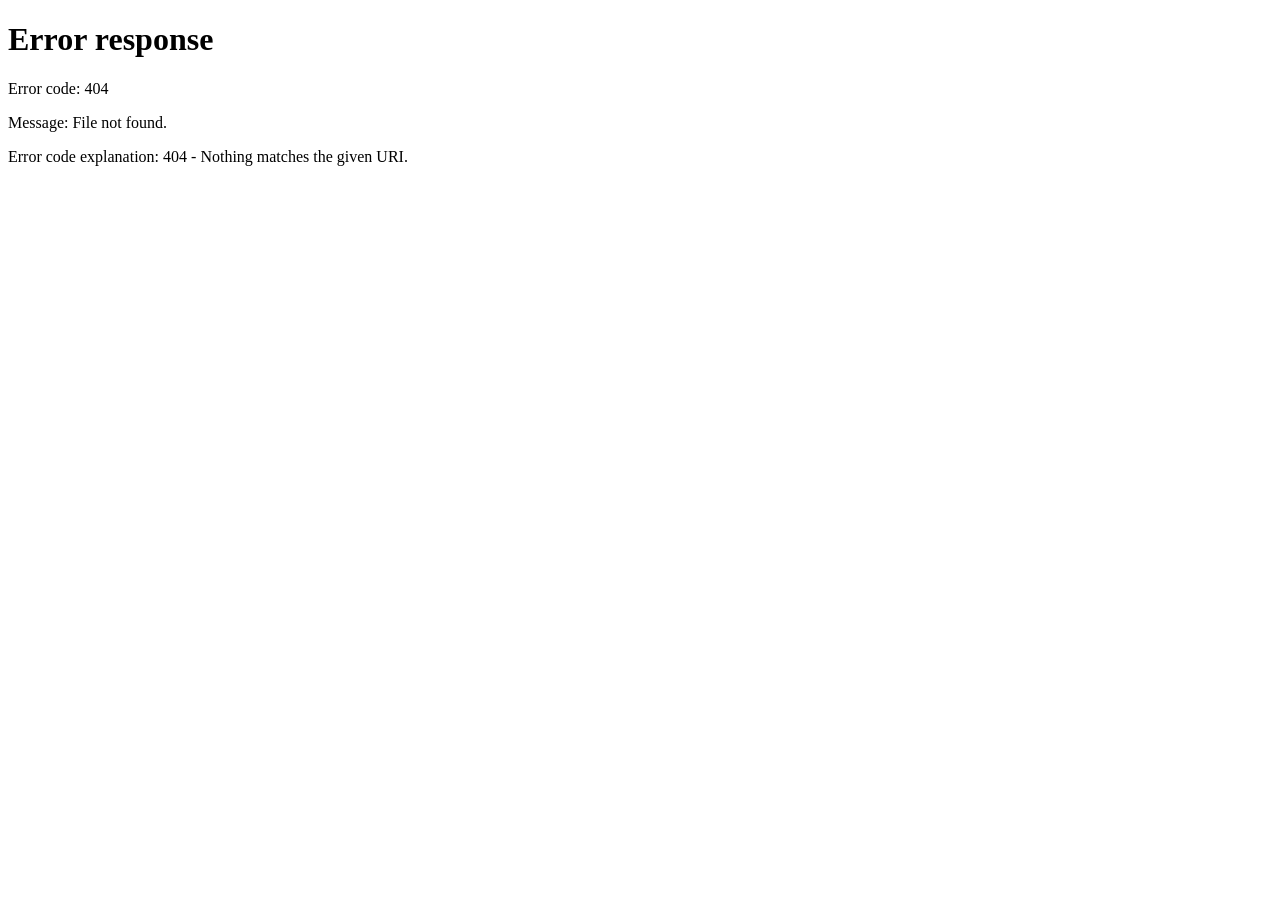
==== alogin.html @ 522ea3d7 "feat: modern material you mikrotik hotspot mobile app template" ====
<!DOCTYPE html>
<html lang="id">
<head>
  <meta charset="UTF-8">
  <meta http-equiv="refresh" content="1; url=$(link-redirect)">
  <meta http-equiv="pragma" content="no-cache">
  <meta http-equiv="expires" content="-1">
  <meta name="viewport" content="width=device-width, initial-scale=1.0, maximum-scale=1.0, user-scalable=no">
  <title>Mengarahkan...</title>
  <link rel="stylesheet" href="css/style.css">
  <script>
    function startRedirect() {
      location.href = '$(link-redirect)';
    }
  </script>
</head>
<body onload="startRedirect()">
  <div class="app-container" style="justify-content: center; align-items: center; text-align: center; padding: 24px;">
    <div class="login-card" style="width: 100%; text-align: center; padding: 32px 20px;">
      <div class="status-dot" style="width: 16px; height: 16px; margin: 0 auto 16px auto;"></div>
      <h2 style="font-size: 1.15rem; font-weight: 700; color: #fff; margin-bottom: 8px;">Login Berhasil!</h2>
      <p style="font-size: 0.82rem; color: var(--text-muted); margin-bottom: 20px;">Sedang mengalihkan ke halaman tujuan...</p>
      <a href="$(link-redirect)" class="btn-primary" style="text-decoration: none; justify-content: center;">
        Klik Jika Tidak Teralihkan
      </a>
    </div>
  </div>
</body>
</html>
---- css/style.css ----
/* ==========================================================================
   GOOGLE MATERIAL YOU (MATERIAL DESIGN 3 / ANDROID 14+) HOTSPOT THEME
   DUAL FONT SYSTEM:
   1. Display / Heading / Numbers: 'Plus Jakarta Sans' (Geometric & Bold Tech)
   2. Body / Inputs / UI Labels: 'Inter' (Ultra-Legible & Clean)
   ========================================================================== */

@import url('https://fonts.googleapis.com/css2?family=Inter:wght@400;500;600;700&family=Plus+Jakarta+Sans:wght@600;700;800&display=swap');

:root {
  /* Dual Font Families with Robust Offline Fallbacks */
  --font-display: 'Plus Jakarta Sans', 'Google Sans', -apple-system, BlinkMacSystemFont, 'Segoe UI', sans-serif;
  --font-body: 'Inter', system-ui, -apple-system, BlinkMacSystemFont, 'Segoe UI', Roboto, Helvetica, Arial, sans-serif;

  /* Material Design 3 Tonal Color System (Dark Theme) */
  --md-sys-color-surface: #111318;
  --md-sys-color-surface-dim: #0b0d11;
  --md-sys-color-surface-container: #1b1f26;
  --md-sys-color-surface-container-high: #262a33;
  --md-sys-color-surface-container-highest: #313540;
  
  --md-sys-color-primary: #a8c7fa;
  --md-sys-color-on-primary: #043063;
  --md-sys-color-primary-container: #084282;
  --md-sys-color-on-primary-container: #d3e3fd;
  
  --md-sys-color-secondary: #c2e7ff;
  --md-sys-color-secondary-container: #2b3b4f;
  --md-sys-color-on-secondary-container: #d9e2ee;
  
  --md-sys-color-tertiary: #6dd58c;
  --md-sys-color-tertiary-container: #00522b;
  --md-sys-color-on-tertiary-container: #b6f3c5;
  
  --md-sys-color-outline: #8e9099;
  --md-sys-color-outline-variant: #43474e;
  
  --md-sys-color-on-surface: #e2e2e9;
  --md-sys-color-on-surface-variant: #c4c6d0;
  
  --md-sys-color-error: #f2b8b5;
  --md-sys-color-error-container: #8c1d18;
  --md-sys-color-on-error-container: #f9dedc;

  /* M3 Shape Tokens */
  --md-shape-corner-xs: 4px;
  --md-shape-corner-sm: 8px;
  --md-shape-corner-md: 16px;
  --md-shape-corner-lg: 24px;
  --md-shape-corner-xl: 28px;
  --md-shape-corner-full: 9999px;

  /* M3 Transitions */
  --md-motion-easing: cubic-bezier(0.2, 0, 0, 1);
  --md-motion-duration: 0.25s;
}

/* Reset & Base */
*, *::before, *::after {
  box-sizing: border-box;
  margin: 0;
  padding: 0;
  -webkit-tap-highlight-color: transparent;
}

html, body {
  width: 100%;
  min-height: 100%;
  font-family: var(--font-body);
  background-color: var(--md-sys-color-surface-dim);
  color: var(--md-sys-color-on-surface);
  line-height: 1.5;
  font-size: 15px;
  overflow-x: hidden;
}

body {
  display: flex;
  justify-content: center;
  align-items: flex-start;
  min-height: 100vh;
}

/* Typography Hierarchy Setup */
h1, h2, h3, h4, .font-display {
  font-family: var(--font-display);
  letter-spacing: -0.02em;
}

/* Mobile App Shell */
.app-container {
  width: 100%;
  max-width: 460px;
  min-height: 100vh;
  display: flex;
  flex-direction: column;
  background-color: var(--md-sys-color-surface);
  position: relative;
  padding-bottom: calc(96px + env(safe-area-inset-bottom));
}

@media (min-width: 480px) {
  body {
    padding: 20px 12px;
    align-items: center;
  }
  .app-container {
    min-height: 820px;
    height: 92vh;
    max-height: 880px;
    border-radius: var(--md-shape-corner-xl);
    border: 1px solid var(--md-sys-color-outline-variant);
    overflow: hidden;
    box-shadow: 0 16px 32px rgba(0, 0, 0, 0.4);
  }
}

/* ==========================================================================
   TOP APP BAR & HEADER
   ========================================================================== */
.app-header {
  padding: 16px 20px 14px 20px;
  background-color: var(--md-sys-color-surface);
  border-bottom: 1px solid var(--md-sys-color-outline-variant);
  position: sticky;
  top: 0;
  z-index: 40;
}

.header-top {
  display: flex;
  align-items: center;
  justify-content: space-between;
}

.brand-info {
  display: flex;
  align-items: center;
  gap: 12px;
}

.brand-logo {
  width: 42px;
  height: 42px;
  border-radius: 14px;
  background-color: var(--md-sys-color-primary-container);
  color: var(--md-sys-color-on-primary-container);
  display: flex;
  align-items: center;
  justify-content: center;
}

.brand-logo svg {
  width: 24px;
  height: 24px;
  fill: currentColor;
}

.brand-title {
  font-family: var(--font-display);
  font-size: 1.05rem;
  font-weight: 800;
  letter-spacing: -0.02em;
  color: var(--md-sys-color-on-surface);
}

.brand-subtitle {
  font-family: var(--font-body);
  font-size: 0.75rem;
  color: var(--md-sys-color-on-surface-variant);
}

.status-badge {
  font-family: var(--font-display);
  display: inline-flex;
  align-items: center;
  gap: 6px;
  background-color: var(--md-sys-color-tertiary-container);
  color: var(--md-sys-color-on-tertiary-container);
  padding: 6px 12px;
  border-radius: var(--md-shape-corner-full);
  font-size: 0.72rem;
  font-weight: 700;
  letter-spacing: 0.02em;
}

.status-dot {
  width: 7px;
  height: 7px;
  background-color: var(--md-sys-color-tertiary);
  border-radius: 50%;
}

/* Announcement Banner */
.marquee-wrapper {
  margin-top: 12px;
  background-color: var(--md-sys-color-surface-container);
  border-radius: var(--md-shape-corner-md);
  padding: 8px 12px;
  display: flex;
  align-items: center;
  gap: 8px;
  overflow: hidden;
}

.marquee-icon {
  flex-shrink: 0;
  color: var(--md-sys-color-primary);
  display: flex;
}

.marquee-icon svg {
  width: 16px;
  height: 16px;
  fill: currentColor;
}

.marquee-content {
  white-space: nowrap;
  overflow: hidden;
  font-family: var(--font-body);
  font-size: 0.75rem;
  color: var(--md-sys-color-on-surface-variant);
  width: 100%;
}

.marquee-text {
  display: inline-block;
  animation: marquee-scroll 20s linear infinite;
}

@keyframes marquee-scroll {
  0% { transform: translateX(100%); }
  100% { transform: translateX(-100%); }
}

/* ==========================================================================
   APP CONTENT & TABS
   ========================================================================== */
.app-content {
  flex: 1;
  padding: 20px 18px 30px 18px;
  overflow-y: auto;
}

.tab-pane {
  display: none;
  opacity: 0;
  transform: translateY(6px);
  transition: opacity var(--md-motion-duration) var(--md-motion-easing), transform var(--md-motion-duration) var(--md-motion-easing);
}

.tab-pane.active {
  display: block;
  opacity: 1;
  transform: translateY(0);
}

/* ==========================================================================
   M3 SEGMENTED BUTTON (VOUCHER VS MEMBER)
   ========================================================================== */
.mode-switch {
  display: flex;
  background-color: var(--md-sys-color-surface-container);
  border-radius: var(--md-shape-corner-full);
  padding: 4px;
  margin-bottom: 20px;
  border: 1px solid var(--md-sys-color-outline-variant);
}

.mode-btn {
  flex: 1;
  display: flex;
  align-items: center;
  justify-content: center;
  gap: 8px;
  padding: 10px 16px;
  border: none;
  background: transparent;
  color: var(--md-sys-color-on-surface-variant);
  font-family: var(--font-display);
  font-size: 0.85rem;
  font-weight: 700;
  letter-spacing: -0.01em;
  border-radius: var(--md-shape-corner-full);
  cursor: pointer;
  transition: all var(--md-motion-duration) var(--md-motion-easing);
}

.mode-btn svg {
  width: 18px;
  height: 18px;
  fill: currentColor;
}

.mode-btn.active {
  background-color: var(--md-sys-color-secondary-container);
  color: var(--md-sys-color-on-secondary-container);
}

/* ==========================================================================
   M3 LOGIN CARD
   ========================================================================== */
.login-card {
  background-color: var(--md-sys-color-surface-container);
  border-radius: var(--md-shape-corner-xl);
  padding: 24px 20px;
  box-shadow: 0 4px 12px rgba(0, 0, 0, 0.2);
}

.input-group {
  margin-bottom: 18px;
}

.input-group label {
  display: block;
  font-family: var(--font-body);
  font-size: 0.8rem;
  font-weight: 600;
  color: var(--md-sys-color-on-surface-variant);
  margin-bottom: 8px;
}

.input-box {
  position: relative;
  display: flex;
  align-items: center;
}

.input-box .input-icon {
  position: absolute;
  left: 16px;
  color: var(--md-sys-color-outline);
  display: flex;
  pointer-events: none;
}

.input-box .input-icon svg {
  width: 20px;
  height: 20px;
  fill: currentColor;
}

.form-control {
  width: 100%;
  padding: 14px 16px 14px 48px;
  background-color: var(--md-sys-color-surface-container-high);
  border: 1px solid var(--md-sys-color-outline-variant);
  border-radius: var(--md-shape-corner-md);
  color: var(--md-sys-color-on-surface);
  font-family: var(--font-body);
  font-size: 0.95rem;
  font-weight: 500;
  outline: none;
  transition: all var(--md-motion-duration) var(--md-motion-easing);
}

.form-control:focus {
  border-color: var(--md-sys-color-primary);
  background-color: var(--md-sys-color-surface-container-highest);
  box-shadow: 0 0 0 2px rgba(168, 199, 250, 0.25);
}

.form-control::placeholder {
  color: var(--md-sys-color-outline);
  font-family: var(--font-body);
}

.btn-primary {
  width: 100%;
  padding: 14px 20px;
  border: none;
  border-radius: var(--md-shape-corner-full);
  background-color: var(--md-sys-color-primary);
  color: var(--md-sys-color-on-primary);
  font-family: var(--font-display);
  font-size: 0.95rem;
  font-weight: 800;
  letter-spacing: -0.01em;
  cursor: pointer;
  display: flex;
  align-items: center;
  justify-content: center;
  gap: 8px;
  transition: all var(--md-motion-duration) var(--md-motion-easing);
}

.btn-primary svg {
  width: 20px;
  height: 20px;
  fill: currentColor;
}

.btn-primary:hover, .btn-primary:active {
  background-color: #bad3fb;
  transform: scale(0.99);
}

.btn-trial {
  width: 100%;
  margin-top: 12px;
  padding: 12px 18px;
  background-color: var(--md-sys-color-tertiary-container);
  color: var(--md-sys-color-on-tertiary-container);
  border: none;
  border-radius: var(--md-shape-corner-full);
  font-family: var(--font-display);
  font-size: 0.85rem;
  font-weight: 700;
  letter-spacing: -0.01em;
  cursor: pointer;
  display: flex;
  align-items: center;
  justify-content: center;
  gap: 8px;
  text-decoration: none;
  transition: all var(--md-motion-duration) var(--md-motion-easing);
}

.btn-trial svg {
  width: 18px;
  height: 18px;
  fill: currentColor;
}

.btn-trial:hover {
  filter: brightness(1.15);
}

.alert-error {
  background-color: var(--md-sys-color-error-container);
  color: var(--md-sys-color-on-error-container);
  padding: 14px 16px;
  border-radius: var(--md-shape-corner-lg);
  font-family: var(--font-body);
  font-size: 0.85rem;
  display: flex;
  align-items: flex-start;
  gap: 12px;
  margin-bottom: 18px;
}

.alert-error svg {
  width: 20px;
  height: 20px;
  flex-shrink: 0;
  fill: var(--md-sys-color-error);
}

.quick-info-row {
  display: grid;
  grid-template-columns: 1fr 1fr;
  gap: 12px;
  margin-top: 20px;
}

.quick-card {
  background-color: var(--md-sys-color-surface-container);
  border-radius: var(--md-shape-corner-lg);
  padding: 12px 14px;
  display: flex;
  align-items: center;
  gap: 10px;
}

.quick-card-icon {
  width: 36px;
  height: 36px;
  border-radius: var(--md-shape-corner-sm);
  background-color: var(--md-sys-color-surface-container-highest);
  color: var(--md-sys-color-primary);
  display: flex;
  align-items: center;
  justify-content: center;
  flex-shrink: 0;
}

.quick-card-icon svg {
  width: 18px;
  height: 18px;
  fill: currentColor;
}

.quick-card-text .label {
  font-family: var(--font-body);
  font-size: 0.7rem;
  color: var(--md-sys-color-on-surface-variant);
  display: block;
}

.quick-card-text .val {
  font-family: var(--font-display);
  font-size: 0.8rem;
  font-weight: 700;
  color: var(--md-sys-color-on-surface);
  word-break: break-all;
}

/* ==========================================================================
   TAB 2: PACKAGE CARDS
   ========================================================================== */
.section-header {
  margin-bottom: 18px;
}

.section-title {
  font-family: var(--font-display);
  font-size: 1.15rem;
  font-weight: 800;
  letter-spacing: -0.02em;
  color: var(--md-sys-color-on-surface);
  display: flex;
  align-items: center;
  gap: 10px;
}

.section-title svg {
  width: 22px;
  height: 22px;
  fill: var(--md-sys-color-primary);
}

.section-desc {
  font-family: var(--font-body);
  font-size: 0.8rem;
  color: var(--md-sys-color-on-surface-variant);
  margin-top: 4px;
}

.package-list {
  display: flex;
  flex-direction: column;
  gap: 14px;
}

.package-card {
  background-color: var(--md-sys-color-surface-container);
  border-radius: var(--md-shape-corner-xl);
  padding: 18px 20px;
  position: relative;
  overflow: hidden;
  transition: all var(--md-motion-duration) var(--md-motion-easing);
  border: 1px solid transparent;
}

.package-card.popular {
  border-color: var(--md-sys-color-primary);
  background-color: var(--md-sys-color-surface-container-high);
}

.package-badge {
  position: absolute;
  top: 16px;
  right: 16px;
  background-color: var(--md-sys-color-secondary-container);
  color: var(--md-sys-color-on-secondary-container);
  font-family: var(--font-display);
  font-size: 0.7rem;
  font-weight: 800;
  padding: 4px 10px;
  border-radius: var(--md-shape-corner-full);
}

.package-card.popular .package-badge {
  background-color: var(--md-sys-color-primary);
  color: var(--md-sys-color-on-primary);
}

.package-name {
  font-family: var(--font-display);
  font-size: 1rem;
  font-weight: 800;
  letter-spacing: -0.01em;
  color: var(--md-sys-color-on-surface);
  margin-bottom: 4px;
}

.package-price {
  font-family: var(--font-display);
  font-size: 1.4rem;
  font-weight: 800;
  letter-spacing: -0.03em;
  color: var(--md-sys-color-primary);
  margin-bottom: 12px;
}

.package-price span {
  font-family: var(--font-body);
  font-size: 0.8rem;
  font-weight: 500;
  letter-spacing: normal;
  color: var(--md-sys-color-on-surface-variant);
}

.package-details {
  display: flex;
  flex-wrap: wrap;
  gap: 8px;
  margin-bottom: 16px;
}

.detail-pill {
  font-family: var(--font-body);
  display: inline-flex;
  align-items: center;
  gap: 6px;
  font-size: 0.78rem;
  font-weight: 500;
  color: var(--md-sys-color-on-surface-variant);
  background-color: var(--md-sys-color-surface-container-highest);
  padding: 6px 10px;
  border-radius: var(--md-shape-corner-sm);
}

.detail-pill svg {
  width: 14px;
  height: 14px;
  fill: var(--md-sys-color-primary);
}

.btn-buy-wa {
  width: 100%;
  padding: 12px;
  background-color: var(--md-sys-color-tertiary-container);
  color: var(--md-sys-color-on-tertiary-container);
  border-radius: var(--md-shape-corner-full);
  font-family: var(--font-display);
  font-size: 0.85rem;
  font-weight: 800;
  letter-spacing: -0.01em;
  cursor: pointer;
  display: flex;
  align-items: center;
  justify-content: center;
  gap: 8px;
  text-decoration: none;
  transition: all var(--md-motion-duration) var(--md-motion-easing);
}

.btn-buy-wa svg {
  width: 18px;
  height: 18px;
  fill: currentColor;
}

.btn-buy-wa:hover {
  filter: brightness(1.15);
}

/* ==========================================================================
   TAB 3: OUTLET CARDS
   ========================================================================== */
.outlet-list {
  display: flex;
  flex-direction: column;
  gap: 12px;
}

.outlet-card {
  background-color: var(--md-sys-color-surface-container);
  border-radius: var(--md-shape-corner-lg);
  padding: 16px;
  display: flex;
  align-items: flex-start;
  gap: 14px;
}

.outlet-icon {
  width: 42px;
  height: 42px;
  border-radius: var(--md-shape-corner-md);
  background-color: var(--md-sys-color-surface-container-highest);
  color: var(--md-sys-color-primary);
  display: flex;
  align-items: center;
  justify-content: center;
  flex-shrink: 0;
}

.outlet-icon svg {
  width: 22px;
  height: 22px;
  fill: currentColor;
}

.outlet-body {
  flex: 1;
}

.outlet-title {
  font-family: var(--font-display);
  font-size: 0.95rem;
  font-weight: 800;
  letter-spacing: -0.01em;
  color: var(--md-sys-color-on-surface);
  display: flex;
  align-items: center;
  justify-content: space-between;
}

.outlet-status {
  font-family: var(--font-display);
  font-size: 0.7rem;
  font-weight: 800;
  color: var(--md-sys-color-on-tertiary-container);
  background-color: var(--md-sys-color-tertiary-container);
  padding: 3px 8px;
  border-radius: var(--md-shape-corner-full);
}

.outlet-addr {
  font-family: var(--font-body);
  font-size: 0.8rem;
  color: var(--md-sys-color-on-surface-variant);
  margin-top: 4px;
}

.outlet-time {
  font-family: var(--font-body);
  font-size: 0.75rem;
  color: var(--md-sys-color-outline);
  margin-top: 6px;
  display: flex;
  align-items: center;
  gap: 6px;
}

/* ==========================================================================
   TAB 4: BANTUAN & CS
   ========================================================================== */
.cs-card {
  background-color: var(--md-sys-color-surface-container);
  border-radius: var(--md-shape-corner-xl);
  padding: 22px 18px;
  text-align: center;
  margin-bottom: 22px;
  border: 1px solid var(--md-sys-color-outline-variant);
}

.cs-card h3 {
  font-family: var(--font-display);
  font-size: 1.05rem;
  font-weight: 800;
  letter-spacing: -0.01em;
  color: var(--md-sys-color-on-surface);
  margin-bottom: 6px;
}

.cs-card p {
  font-family: var(--font-body);
  font-size: 0.82rem;
  color: var(--md-sys-color-on-surface-variant);
  margin-bottom: 16px;
}

.cs-actions {
  display: flex;
  gap: 10px;
}

.btn-cs {
  flex: 1;
  padding: 12px;
  border-radius: var(--md-shape-corner-full);
  font-family: var(--font-display);
  font-size: 0.85rem;
  font-weight: 800;
  letter-spacing: -0.01em;
  display: flex;
  align-items: center;
  justify-content: center;
  gap: 8px;
  text-decoration: none;
  transition: all var(--md-motion-duration) var(--md-motion-easing);
}

.btn-cs.wa {
  background-color: var(--md-sys-color-tertiary-container);
  color: var(--md-sys-color-on-tertiary-container);
}

.btn-cs.tg {
  background-color: var(--md-sys-color-secondary-container);
  color: var(--md-sys-color-on-secondary-container);
}

.btn-cs svg {
  width: 18px;
  height: 18px;
  fill: currentColor;
}

/* FAQ */
.faq-list {
  display: flex;
  flex-direction: column;
  gap: 10px;
}

.faq-item {
  background-color: var(--md-sys-color-surface-container);
  border-radius: var(--md-shape-corner-lg);
  overflow: hidden;
  transition: all var(--md-motion-duration) var(--md-motion-easing);
}

.faq-question {
  padding: 14px 18px;
  font-family: var(--font-display);
  font-size: 0.85rem;
  font-weight: 700;
  letter-spacing: -0.01em;
  color: var(--md-sys-color-on-surface);
  display: flex;
  justify-content: space-between;
  align-items: center;
  cursor: pointer;
}

.faq-question svg {
  width: 18px;
  height: 18px;
  fill: var(--md-sys-color-outline);
  transition: transform var(--md-motion-duration) var(--md-motion-easing);
}

.faq-item.active .faq-question svg {
  transform: rotate(180deg);
  fill: var(--md-sys-color-primary);
}

.faq-answer {
  max-height: 0;
  overflow: hidden;
  transition: max-height 0.3s ease, padding 0.3s ease;
  font-family: var(--font-body);
  font-size: 0.82rem;
  line-height: 1.6;
  color: var(--md-sys-color-on-surface-variant);
  background-color: var(--md-sys-color-surface-container-high);
  padding: 0 18px;
}

.faq-item.active .faq-answer {
  max-height: 250px;
  padding: 12px 18px 16px 18px;
}

/* ==========================================================================
   STATUS & LOGOUT PAGES
   ========================================================================== */
.stats-grid {
  display: grid;
  grid-template-columns: 1fr 1fr;
  gap: 12px;
  margin-bottom: 20px;
}

.stat-box {
  background-color: var(--md-sys-color-surface-container);
  border-radius: var(--md-shape-corner-lg);
  padding: 16px 14px;
  text-align: center;
}

.stat-box .stat-label {
  font-family: var(--font-body);
  font-size: 0.72rem;
  color: var(--md-sys-color-on-surface-variant);
  margin-bottom: 6px;
  display: flex;
  align-items: center;
  justify-content: center;
  gap: 6px;
}

.stat-box .stat-label svg {
  width: 15px;
  height: 15px;
  fill: var(--md-sys-color-primary);
}

.stat-box .stat-val {
  font-family: var(--font-display);
  font-size: 1.15rem;
  font-weight: 800;
  letter-spacing: -0.02em;
  color: var(--md-sys-color-on-surface);
}

.user-badge-header {
  text-align: center;
  padding: 20px;
  background-color: var(--md-sys-color-surface-container);
  border-radius: var(--md-shape-corner-xl);
  margin-bottom: 20px;
}

.user-avatar {
  width: 56px;
  height: 56px;
  border-radius: var(--md-shape-corner-full);
  background-color: var(--md-sys-color-primary-container);
  color: var(--md-sys-color-on-primary-container);
  display: flex;
  align-items: center;
  justify-content: center;
  margin: 0 auto 12px auto;
}

.user-avatar svg {
  width: 30px;
  height: 30px;
  fill: currentColor;
}

.btn-danger {
  width: 100%;
  padding: 14px;
  background-color: var(--md-sys-color-error-container);
  color: var(--md-sys-color-on-error-container);
  border: none;
  border-radius: var(--md-shape-corner-full);
  font-family: var(--font-display);
  font-size: 0.9rem;
  font-weight: 800;
  letter-spacing: -0.01em;
  cursor: pointer;
  display: flex;
  align-items: center;
  justify-content: center;
  gap: 8px;
  text-decoration: none;
  transition: all var(--md-motion-duration) var(--md-motion-easing);
}

/* ==========================================================================
   BOTTOM NAVIGATION BAR
   ========================================================================== */
.bottom-nav {
  position: absolute;
  bottom: 16px;
  left: 16px;
  right: 16px;
  height: 68px;
  background: rgba(27, 31, 38, 0.88);
  backdrop-filter: blur(20px);
  -webkit-backdrop-filter: blur(20px);
  border: 1px solid rgba(255, 255, 255, 0.12);
  border-radius: var(--md-shape-corner-full);
  box-shadow: 0 12px 32px rgba(0, 0, 0, 0.5), 0 0 0 1px rgba(255, 255, 255, 0.05);
  display: flex;
  justify-content: space-around;
  align-items: center;
  padding: 0 8px;
  z-index: 50;
}

.nav-item {
  flex: 1;
  display: flex;
  flex-direction: column;
  align-items: center;
  justify-content: center;
  background: transparent;
  border: none;
  color: var(--md-sys-color-outline);
  cursor: pointer;
  padding: 6px 0;
  position: relative;
  transition: all var(--md-motion-duration) var(--md-motion-easing);
}

.nav-pill {
  width: 44px;
  height: 30px;
  border-radius: var(--md-shape-corner-full);
  display: flex;
  align-items: center;
  justify-content: center;
  margin-bottom: 2px;
  transition: all var(--md-motion-duration) var(--md-motion-easing);
}

.nav-pill svg {
  width: 20px;
  height: 20px;
  fill: currentColor;
  transition: transform var(--md-motion-duration) var(--md-motion-easing);
}

.nav-label {
  font-family: var(--font-display);
  font-size: 0.68rem;
  font-weight: 700;
  letter-spacing: 0.01em;
  transition: all var(--md-motion-duration) var(--md-motion-easing);
}

.nav-item.active {
  color: var(--md-sys-color-primary);
}

.nav-item.active .nav-pill {
  background: linear-gradient(135deg, rgba(168, 199, 250, 0.22), rgba(168, 199, 250, 0.08));
  border: 1px solid rgba(168, 199, 250, 0.4);
  box-shadow: 0 0 12px rgba(168, 199, 250, 0.25);
}

.nav-item.active .nav-pill svg {
  fill: var(--md-sys-color-primary);
  transform: translateY(-1px);
}

.nav-item.active .nav-label {
  color: var(--md-sys-color-primary);
  font-weight: 800;
}
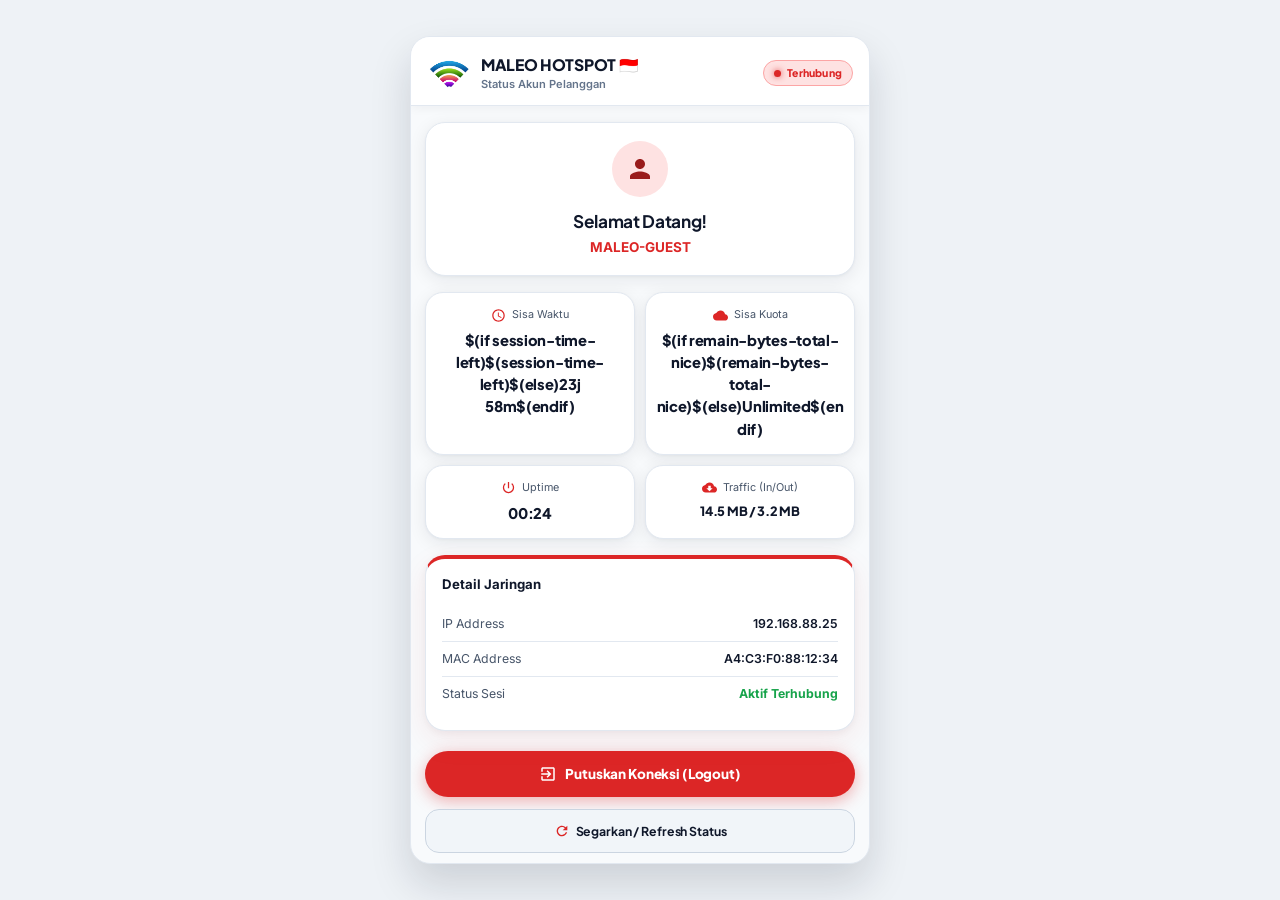
==== commit 24d2b415: "feat: complete interactive voucher navigation simulation, sample voucher quick-fill chips, live tick" ====
--- a/alogin.html
+++ b/alogin.html
@@ -6,24 +6,54 @@
   <meta http-equiv="pragma" content="no-cache">
   <meta http-equiv="expires" content="-1">
   <meta name="viewport" content="width=device-width, initial-scale=1.0, maximum-scale=1.0, user-scalable=no">
-  <title>Mengarahkan...</title>
+  <title>Login Berhasil - Maleo Hotspot</title>
+  <link rel="preconnect" href="https://fonts.googleapis.com">
+  <link rel="preconnect" href="https://fonts.gstatic.com" crossorigin>
+  <link href="https://fonts.googleapis.com/css2?family=Inter:wght@400;500;600;700&family=Plus+Jakarta+Sans:wght@600;700;800&display=swap" rel="stylesheet">
   <link rel="stylesheet" href="css/style.css">
   <script>
     function startRedirect() {
-      location.href = '$(link-redirect)';
+      const target = '$(link-redirect)';
+      if (target && !target.includes('$(')) {
+        location.href = target;
+      } else {
+        const urlParams = new URLSearchParams(window.location.search);
+        let user = urlParams.get('username');
+        if (!user) {
+          try { user = sessionStorage.getItem('hotspot_demo_user'); } catch(e) {}
+        }
+        user = user || 'MALEO-GUEST';
+        setTimeout(() => {
+          location.href = `status.html?username=${encodeURIComponent(user)}`;
+        }, 900);
+      }
     }
   </script>
 </head>
 <body onload="startRedirect()">
   <div class="app-container" style="justify-content: center; align-items: center; text-align: center; padding: 24px;">
     <div class="login-card" style="width: 100%; text-align: center; padding: 32px 20px;">
-      <div class="status-dot" style="width: 16px; height: 16px; margin: 0 auto 16px auto;"></div>
-      <h2 style="font-size: 1.15rem; font-weight: 700; color: #fff; margin-bottom: 8px;">Login Berhasil!</h2>
-      <p style="font-size: 0.82rem; color: var(--text-muted); margin-bottom: 20px;">Sedang mengalihkan ke halaman tujuan...</p>
-      <a href="$(link-redirect)" class="btn-primary" style="text-decoration: none; justify-content: center;">
-        Klik Jika Tidak Teralihkan
+      <div class="status-dot" style="width: 18px; height: 18px; margin: 0 auto 16px auto; box-shadow: 0 0 12px #22c55e;"></div>
+      <h2 style="font-size: 1.2rem; font-weight: 800; color: var(--md-sys-color-on-surface); margin-bottom: 8px;">Koneksi Berhasil! 🚀</h2>
+      <p style="font-size: 0.85rem; color: var(--md-sys-color-on-surface-variant); margin-bottom: 20px;" id="redirectMsg">Sedang membuka sesi status internet...</p>
+      <a href="status.html" id="btnManualRedirect" class="btn-primary" style="text-decoration: none; justify-content: center;">
+        Buka Status Internet
       </a>
     </div>
   </div>
+
+  <script>
+    document.addEventListener('DOMContentLoaded', () => {
+      const urlParams = new URLSearchParams(window.location.search);
+      let user = urlParams.get('username');
+      if (!user) {
+        try { user = sessionStorage.getItem('hotspot_demo_user'); } catch(e) {}
+      }
+      if (user) {
+        document.getElementById('redirectMsg').textContent = `Selamat datang, ${user}! Sedang membuka sesi internet...`;
+        document.getElementById('btnManualRedirect').href = `status.html?username=${encodeURIComponent(user)}`;
+      }
+    });
+  </script>
 </body>
 </html>
--- a/css/style.css
+++ b/css/style.css
@@ -12,42 +12,47 @@
   --font-display: 'Plus Jakarta Sans', 'Google Sans', -apple-system, BlinkMacSystemFont, 'Segoe UI', sans-serif;
   --font-body: 'Inter', system-ui, -apple-system, BlinkMacSystemFont, 'Segoe UI', Roboto, Helvetica, Arial, sans-serif;
 
-  /* Material Design 3 Tonal Color System (Dark Theme) */
-  --md-sys-color-surface: #111318;
-  --md-sys-color-surface-dim: #0b0d11;
-  --md-sys-color-surface-container: #1b1f26;
-  --md-sys-color-surface-container-high: #262a33;
-  --md-sys-color-surface-container-highest: #313540;
+  /* Material Design 3 - CLEAN LIGHT & MERAH PUTIH THEME (MATCHES WHITE APPBAR & BANNER) */
+  --md-sys-color-surface: #f8fafc; /* Latar Konten Bersih & Cerah */
+  --md-sys-color-surface-dim: #eef2f6;
+  --md-sys-color-surface-container: #ffffff; /* Semua Card Putih Bersih */
+  --md-sys-color-surface-container-high: #f8fafc;
+  --md-sys-color-surface-container-highest: #f1f5f9;
   
-  --md-sys-color-primary: #a8c7fa;
-  --md-sys-color-on-primary: #043063;
-  --md-sys-color-primary-container: #084282;
-  --md-sys-color-on-primary-container: #d3e3fd;
+  /* Merah Berani & Putih Accents */
+  --md-sys-color-primary: #dc2626; /* Merah Indonesia */
+  --md-sys-color-on-primary: #ffffff;
+  --md-sys-color-primary-container: #fee2e2;
+  --md-sys-color-on-primary-container: #991b1b;
   
-  --md-sys-color-secondary: #c2e7ff;
-  --md-sys-color-secondary-container: #2b3b4f;
-  --md-sys-color-on-secondary-container: #d9e2ee;
+  --md-sys-color-secondary: #0f172a;
+  --md-sys-color-secondary-container: #f1f5f9;
+  --md-sys-color-on-secondary-container: #0f172a;
   
-  --md-sys-color-tertiary: #6dd58c;
-  --md-sys-color-tertiary-container: #00522b;
-  --md-sys-color-on-tertiary-container: #b6f3c5;
+  --md-sys-color-tertiary: #16a34a;
+  --md-sys-color-tertiary-container: #dcfce7;
+  --md-sys-color-on-tertiary-container: #15803d;
   
-  --md-sys-color-outline: #8e9099;
-  --md-sys-color-outline-variant: #43474e;
+  --md-sys-color-outline: #94a3b8;
+  --md-sys-color-outline-variant: #e2e8f0;
   
-  --md-sys-color-on-surface: #e2e2e9;
-  --md-sys-color-on-surface-variant: #c4c6d0;
+  --md-sys-color-on-surface: #0f172a; /* Teks Utama Gelap Tegas */
+  --md-sys-color-on-surface-variant: #475569; /* Teks Sekunder Muted */
   
-  --md-sys-color-error: #f2b8b5;
-  --md-sys-color-error-container: #8c1d18;
-  --md-sys-color-on-error-container: #f9dedc;
+  --md-sys-color-error: #dc2626;
+  --md-sys-color-error-container: #fee2e2;
+  --md-sys-color-on-error-container: #991b1b;
+
+  /* Shadow Tokens */
+  --card-shadow: 0 4px 18px rgba(15, 23, 42, 0.08), 0 1px 3px rgba(15, 23, 42, 0.04);
+  --card-shadow-hover: 0 8px 24px rgba(15, 23, 42, 0.12), 0 2px 6px rgba(15, 23, 42, 0.06);
 
   /* M3 Shape Tokens */
   --md-shape-corner-xs: 4px;
   --md-shape-corner-sm: 8px;
-  --md-shape-corner-md: 16px;
-  --md-shape-corner-lg: 24px;
-  --md-shape-corner-xl: 28px;
+  --md-shape-corner-md: 14px;
+  --md-shape-corner-lg: 18px;
+  --md-shape-corner-xl: 20px;
   --md-shape-corner-full: 9999px;
 
   /* M3 Transitions */
@@ -65,20 +70,21 @@
 
 html, body {
   width: 100%;
-  min-height: 100%;
+  height: 100%;
+  margin: 0;
+  padding: 0;
   font-family: var(--font-body);
   background-color: var(--md-sys-color-surface-dim);
   color: var(--md-sys-color-on-surface);
   line-height: 1.5;
   font-size: 15px;
-  overflow-x: hidden;
+  overflow: hidden; /* Mencegah scrolling browser luar pada mobile */
 }
 
 body {
   display: flex;
   justify-content: center;
-  align-items: flex-start;
-  min-height: 100vh;
+  align-items: stretch;
 }
 
 /* Typography Hierarchy Setup */
@@ -87,44 +93,66 @@
   letter-spacing: -0.02em;
 }
 
-/* Mobile App Shell */
+/* Mobile App Shell (Native App Container) */
 .app-container {
   width: 100%;
   max-width: 460px;
-  min-height: 100vh;
+  height: 100vh;
+  height: 100dvh;
   display: flex;
   flex-direction: column;
-  background-color: var(--md-sys-color-surface);
+  background-color: var(--md-sys-color-surface); /* Latar Bersih Cerah */
   position: relative;
-  padding-bottom: calc(96px + env(safe-area-inset-bottom));
-}
-
-@media (min-width: 480px) {
+  margin: 0 auto;
+  overflow: hidden; /* Kunci agar header dan nav bar tetap diam */
+}
+
+/* Pelindung Fade Gradient Halus HANYA untuk Halaman dengan Bottom Nav Bar */
+.app-container.has-bottom-nav::after,
+.app-container:has(.bottom-nav)::after {
+  content: '';
+  position: absolute;
+  bottom: 0;
+  left: 0;
+  right: 0;
+  width: 100%;
+  height: 84px; /* Tinggi presisi pas di area nav bar */
+  background: linear-gradient(to top, #f8fafc 40%, rgba(248, 250, 252, 0.85) 75%, transparent 100%);
+  backdrop-filter: blur(16px);
+  -webkit-backdrop-filter: blur(16px);
+  border-top: 1px solid rgba(226, 232, 240, 0.6);
+  pointer-events: none;
+  z-index: 900;
+}
+
+@media (min-width: 481px) {
+  html, body {
+    overflow: auto;
+  }
   body {
     padding: 20px 12px;
     align-items: center;
+    min-height: 100vh;
   }
   .app-container {
-    min-height: 820px;
     height: 92vh;
     max-height: 880px;
     border-radius: var(--md-shape-corner-xl);
     border: 1px solid var(--md-sys-color-outline-variant);
-    overflow: hidden;
-    box-shadow: 0 16px 32px rgba(0, 0, 0, 0.4);
+    box-shadow: 0 20px 40px rgba(15, 23, 42, 0.15);
   }
 }
 
 /* ==========================================================================
-   TOP APP BAR & HEADER
+   TOP APP BAR & HEADER (PERMANEN STATIS / DIAM)
    ========================================================================== */
 .app-header {
-  padding: 16px 20px 14px 20px;
-  background-color: var(--md-sys-color-surface);
-  border-bottom: 1px solid var(--md-sys-color-outline-variant);
-  position: sticky;
-  top: 0;
-  z-index: 40;
+  flex-shrink: 0;
+  padding: 14px 16px 10px 16px;
+  background-color: #ffffff;
+  border-bottom: 1px solid var(--md-sys-color-outline-variant); /* Garis batas netral bersih tanpa aksen merah */
+  box-shadow: 0 2px 10px rgba(15, 23, 42, 0.05);
+  z-index: 100;
 }
 
 .header-top {
@@ -136,67 +164,72 @@
 .brand-info {
   display: flex;
   align-items: center;
-  gap: 12px;
+  gap: 10px;
 }
 
 .brand-logo {
-  width: 42px;
-  height: 42px;
+  width: 44px;
+  height: 44px;
+  border-radius: 12px;
+  background-color: transparent;
+  display: flex;
+  align-items: center;
+  justify-content: center;
+  flex-shrink: 0;
+}
+
+.brand-logo-img {
+  width: 100%;
+  height: 100%;
+  object-fit: contain;
+  display: block;
+}
+
+.brand-title {
+  font-family: var(--font-display);
+  font-size: 1.05rem;
+  font-weight: 800;
+  letter-spacing: -0.02em;
+  color: #0f172a; /* Warna gelap tegas di atas latar putih */
+}
+
+.brand-subtitle {
+  font-family: var(--font-body);
+  font-size: 0.74rem;
+  font-weight: 600;
+  color: #64748b;
+}
+
+.status-badge {
+  font-family: var(--font-display);
+  display: inline-flex;
+  align-items: center;
+  gap: 6px;
+  background-color: #fee2e2;
+  color: #dc2626;
+  border: 1px solid #fca5a5;
+  padding: 4px 10px;
   border-radius: 14px;
-  background-color: var(--md-sys-color-primary-container);
-  color: var(--md-sys-color-on-primary-container);
-  display: flex;
-  align-items: center;
-  justify-content: center;
-}
-
-.brand-logo svg {
-  width: 24px;
-  height: 24px;
-  fill: currentColor;
-}
-
-.brand-title {
-  font-family: var(--font-display);
-  font-size: 1.05rem;
-  font-weight: 800;
-  letter-spacing: -0.02em;
-  color: var(--md-sys-color-on-surface);
-}
-
-.brand-subtitle {
-  font-family: var(--font-body);
-  font-size: 0.75rem;
-  color: var(--md-sys-color-on-surface-variant);
-}
-
-.status-badge {
-  font-family: var(--font-display);
-  display: inline-flex;
-  align-items: center;
-  gap: 6px;
-  background-color: var(--md-sys-color-tertiary-container);
-  color: var(--md-sys-color-on-tertiary-container);
-  padding: 6px 12px;
-  border-radius: var(--md-shape-corner-full);
-  font-size: 0.72rem;
-  font-weight: 700;
+  font-size: 0.7rem;
+  font-weight: 800;
   letter-spacing: 0.02em;
 }
 
 .status-dot {
   width: 7px;
   height: 7px;
-  background-color: var(--md-sys-color-tertiary);
+  background-color: #dc2626;
   border-radius: 50%;
+  box-shadow: 0 0 6px rgba(220, 38, 38, 0.8);
 }
 
 /* Announcement Banner */
 .marquee-wrapper {
-  margin-top: 12px;
-  background-color: var(--md-sys-color-surface-container);
-  border-radius: var(--md-shape-corner-md);
-  padding: 8px 12px;
+  margin-top: 10px;
+  background-color: #f8fafc;
+  border: 1px solid #e2e8f0;
+  border-radius: 12px;
+  padding: 7px 12px;
   display: flex;
   align-items: center;
   gap: 8px;
@@ -205,7 +238,7 @@
 
 .marquee-icon {
   flex-shrink: 0;
-  color: var(--md-sys-color-primary);
+  color: #dc2626;
   display: flex;
 }
 
@@ -220,7 +253,8 @@
   overflow: hidden;
   font-family: var(--font-body);
   font-size: 0.75rem;
-  color: var(--md-sys-color-on-surface-variant);
+  color: #334155;
+  font-weight: 600;
   width: 100%;
 }
 
@@ -235,12 +269,22 @@
 }
 
 /* ==========================================================================
-   APP CONTENT & TABS
+   APP CONTENT & TABS (SCROLLABLE AREA)
    ========================================================================== */
 .app-content {
   flex: 1;
-  padding: 20px 18px 30px 18px;
+  padding: 16px 14px 24px 14px; /* Default 24px untuk halaman status, logout, error */
   overflow-y: auto;
+  overflow-x: hidden; /* Mencegah konten melebar / scroll horizontal */
+  -webkit-overflow-scrolling: touch;
+  scroll-behavior: smooth;
+  width: 100%;
+  box-sizing: border-box;
+}
+
+.has-bottom-nav .app-content,
+.app-container:has(.bottom-nav) .app-content {
+  padding-bottom: 110px; /* 110px hanya untuk halaman dengan floating bottom nav bar */
 }
 
 .tab-pane {
@@ -261,11 +305,11 @@
    ========================================================================== */
 .mode-switch {
   display: flex;
-  background-color: var(--md-sys-color-surface-container);
-  border-radius: var(--md-shape-corner-full);
+  background-color: #f1f4f9;
+  border-radius: 14px;
   padding: 4px;
-  margin-bottom: 20px;
-  border: 1px solid var(--md-sys-color-outline-variant);
+  margin-bottom: 12px;
+  border: 1px solid #e2e8f0;
 }
 
 .mode-btn {
@@ -274,201 +318,596 @@
   align-items: center;
   justify-content: center;
   gap: 8px;
-  padding: 10px 16px;
+  padding: 9px 14px;
   border: none;
   background: transparent;
-  color: var(--md-sys-color-on-surface-variant);
-  font-family: var(--font-display);
-  font-size: 0.85rem;
+  color: #475569;
+  font-family: var(--font-display);
+  font-size: 0.82rem;
   font-weight: 700;
   letter-spacing: -0.01em;
-  border-radius: var(--md-shape-corner-full);
+  border-radius: 10px;
   cursor: pointer;
   transition: all var(--md-motion-duration) var(--md-motion-easing);
 }
 
 .mode-btn svg {
+  width: 17px;
+  height: 17px;
+  fill: currentColor;
+}
+
+.mode-btn.active {
+  background-color: #dc2626;
+  color: #ffffff;
+  box-shadow: 0 2px 8px rgba(220, 38, 38, 0.3);
+}
+
+/* ==========================================================================
+   HIGH-FOCUS VOUCHER LOGIN CARD (SPECIAL ACCENT TO DIRECT USER FOCUS)
+   ========================================================================== */
+.login-card {
+  background-color: #ffffff;
+  border-radius: var(--md-shape-corner-xl);
+  padding: 16px 16px 18px 16px;
+  border: 1.5px solid #e2e8f0;
+  border-top: 4px solid #dc2626; /* Aksen penanda fokus pintu masuk login */
+  box-shadow: 0 10px 30px rgba(220, 38, 38, 0.08), 0 2px 8px rgba(15, 23, 42, 0.05);
+  position: relative;
+  overflow: hidden;
+}
+
+.login-card-header {
+  display: flex;
+  align-items: center;
+  justify-content: space-between;
+  margin: -16px -16px 12px -16px;
+  padding: 12px 16px;
+  background-color: #f8fafc; /* Header berlatar soft tint agar terstruktur jelas */
+  border-bottom: 1px solid #e2e8f0;
+}
+
+.login-card-title {
+  display: flex;
+  align-items: center;
+  gap: 6px;
+  font-family: var(--font-display);
+  font-size: 0.82rem;
+  font-weight: 800;
+  letter-spacing: 0.02em;
+  color: #0f172a;
+}
+
+.login-card-title svg {
+  width: 18px;
+  height: 18px;
+  fill: #dc2626;
+}
+
+.login-card-badge {
+  font-family: var(--font-display);
+  font-size: 0.65rem;
+  font-weight: 800;
+  padding: 3px 8px;
+  border-radius: 14px;
+  background-color: #fee2e2;
+  color: #dc2626;
+  border: 1px solid #fca5a5;
+}
+
+.input-group {
+  margin-bottom: 12px;
+}
+
+.input-group label {
+  display: flex;
+  align-items: center;
+  justify-content: space-between;
+  font-family: var(--font-display);
+  font-size: 0.76rem;
+  font-weight: 800;
+  color: #0f172a;
+  margin-bottom: 6px;
+  letter-spacing: 0.01em;
+}
+
+.badge-required {
+  font-size: 0.68rem;
+  color: #dc2626;
+  font-weight: 800;
+}
+
+.input-box {
+  position: relative;
+  display: flex;
+  align-items: center;
+}
+
+.input-box .input-icon {
+  position: absolute;
+  left: 14px;
+  color: #64748b;
+  display: flex;
+  pointer-events: none;
+  z-index: 2;
+}
+
+.input-box .input-icon svg {
   width: 18px;
   height: 18px;
   fill: currentColor;
 }
 
-.mode-btn.active {
-  background-color: var(--md-sys-color-secondary-container);
-  color: var(--md-sys-color-on-secondary-container);
-}
-
-/* ==========================================================================
-   M3 LOGIN CARD
-   ========================================================================== */
-.login-card {
-  background-color: var(--md-sys-color-surface-container);
-  border-radius: var(--md-shape-corner-xl);
-  padding: 24px 20px;
-  box-shadow: 0 4px 12px rgba(0, 0, 0, 0.2);
-}
-
-.input-group {
-  margin-bottom: 18px;
-}
-
-.input-group label {
-  display: block;
-  font-family: var(--font-body);
-  font-size: 0.8rem;
-  font-weight: 600;
-  color: var(--md-sys-color-on-surface-variant);
-  margin-bottom: 8px;
-}
-
-.input-box {
-  position: relative;
-  display: flex;
-  align-items: center;
-}
-
-.input-box .input-icon {
-  position: absolute;
-  left: 16px;
-  color: var(--md-sys-color-outline);
-  display: flex;
-  pointer-events: none;
-}
-
-.input-box .input-icon svg {
-  width: 20px;
-  height: 20px;
-  fill: currentColor;
-}
-
+/* High-Visibility Voucher Input Field with Harmonized 14px Rounded Corners */
 .form-control {
   width: 100%;
-  padding: 14px 16px 14px 48px;
-  background-color: var(--md-sys-color-surface-container-high);
-  border: 1px solid var(--md-sys-color-outline-variant);
-  border-radius: var(--md-shape-corner-md);
-  color: var(--md-sys-color-on-surface);
-  font-family: var(--font-body);
-  font-size: 0.95rem;
+  padding: 13px 56px 13px 44px;
+  background-color: #f8fafc;
+  border: 2px solid #cbd5e1; /* Border lebih kontras agar input langsung terlihat */
+  border-radius: 14px; /* Disamakan 14px */
+  color: #0f172a;
+  font-family: var(--font-display);
+  font-size: 1.05rem;
+  font-weight: 800;
+  letter-spacing: 0.04em;
+  text-transform: uppercase;
+  outline: none;
+  transition: all var(--md-motion-duration) var(--md-motion-easing);
+}
+
+.form-control:focus {
+  border-color: #dc2626;
+  background-color: #ffffff;
+  box-shadow: 0 0 0 3px rgba(220, 38, 38, 0.18);
+}
+
+.form-control::placeholder {
+  color: #94a3b8;
+  font-family: var(--font-body);
+  font-size: 0.82rem;
   font-weight: 500;
-  outline: none;
-  transition: all var(--md-motion-duration) var(--md-motion-easing);
-}
-
-.form-control:focus {
-  border-color: var(--md-sys-color-primary);
-  background-color: var(--md-sys-color-surface-container-highest);
-  box-shadow: 0 0 0 2px rgba(168, 199, 250, 0.25);
-}
-
-.form-control::placeholder {
-  color: var(--md-sys-color-outline);
-  font-family: var(--font-body);
-}
-
+  letter-spacing: normal;
+  text-transform: none;
+}
+
+/* Helper Hint Below Input */
+.input-hint {
+  font-family: var(--font-body);
+  font-size: 0.72rem;
+  font-weight: 500;
+  color: #64748b;
+  margin-top: 6px;
+  display: flex;
+  align-items: center;
+  gap: 4px;
+}
+
+/* Ilustrasi / Pilihan Cepat Kode Voucher */
+.sample-vouchers-row {
+  display: flex;
+  align-items: center;
+  flex-wrap: wrap;
+  gap: 6px;
+  margin-top: 8px;
+}
+
+.sample-title {
+  font-family: var(--font-display);
+  font-size: 0.68rem;
+  font-weight: 700;
+  color: #64748b;
+}
+
+.btn-sample-code {
+  background: #f1f5f9;
+  border: 1px solid #cbd5e1;
+  border-radius: 8px;
+  padding: 4px 8px;
+  font-family: var(--font-display);
+  font-size: 0.68rem;
+  font-weight: 700;
+  color: #0f172a;
+  cursor: pointer;
+  letter-spacing: 0.02em;
+  transition: all var(--md-motion-duration) var(--md-motion-easing);
+}
+
+.btn-sample-code:hover, .btn-sample-code:active {
+  background: #fee2e2;
+  border-color: #fca5a5;
+  color: #dc2626;
+  transform: translateY(-1px);
+}
+
+/* Scan QR Icon Button (Bersih Tanpa Latar Pembungkus) */
+.btn-scan-qr {
+  position: absolute;
+  right: 8px;
+  top: 50%;
+  transform: translateY(-50%);
+  width: 38px;
+  height: 38px;
+  background: transparent; /* Latar pembungkus dihapus */
+  border: none;
+  color: #dc2626;
+  padding: 0;
+  display: flex;
+  align-items: center;
+  justify-content: center;
+  cursor: pointer;
+  z-index: 3;
+  transition: transform var(--md-motion-duration) var(--md-motion-easing), opacity var(--md-motion-duration) var(--md-motion-easing);
+}
+
+.btn-scan-qr svg {
+  width: 26px;
+  height: 26px;
+  fill: #dc2626;
+  transition: transform var(--md-motion-duration) var(--md-motion-easing);
+}
+
+.btn-scan-qr:hover, .btn-scan-qr:active {
+  background: transparent;
+  transform: translateY(-50%) scale(1.15);
+}
+
+.btn-scan-qr:hover svg, .btn-scan-qr:active svg {
+  fill: #b91c1c;
+}
+
+/* Big Hero Connect Button with Harmonized 14px Rounded Corners */
 .btn-primary {
   width: 100%;
   padding: 14px 20px;
   border: none;
-  border-radius: var(--md-shape-corner-full);
-  background-color: var(--md-sys-color-primary);
-  color: var(--md-sys-color-on-primary);
-  font-family: var(--font-display);
-  font-size: 0.95rem;
-  font-weight: 800;
-  letter-spacing: -0.01em;
+  border-radius: 14px; /* Disamakan 14px */
+  background: linear-gradient(135deg, #dc2626, #b91c1c);
+  color: #ffffff;
+  font-family: var(--font-display);
+  font-size: 0.92rem;
+  font-weight: 800;
+  letter-spacing: 0.02em;
+  text-transform: uppercase;
   cursor: pointer;
   display: flex;
   align-items: center;
   justify-content: center;
   gap: 8px;
+  box-shadow: 0 4px 16px rgba(220, 38, 38, 0.35);
   transition: all var(--md-motion-duration) var(--md-motion-easing);
 }
 
 .btn-primary svg {
-  width: 20px;
-  height: 20px;
+  width: 18px;
+  height: 18px;
   fill: currentColor;
 }
 
 .btn-primary:hover, .btn-primary:active {
-  background-color: #bad3fb;
+  background: linear-gradient(135deg, #ef4444, #dc2626);
   transform: scale(0.99);
-}
-
+  box-shadow: 0 6px 20px rgba(220, 38, 38, 0.5);
+}
+
+/* State Tombol Redup Saat Input Belum Diisi */
+.btn-primary.btn-dimmed {
+  opacity: 0.45;
+  filter: grayscale(0.65);
+  box-shadow: none;
+  cursor: not-allowed;
+  transform: none;
+}
+
+/* Free Trial Button with Harmonized 14px Rounded Corners */
 .btn-trial {
   width: 100%;
-  margin-top: 12px;
-  padding: 12px 18px;
-  background-color: var(--md-sys-color-tertiary-container);
-  color: var(--md-sys-color-on-tertiary-container);
-  border: none;
-  border-radius: var(--md-shape-corner-full);
-  font-family: var(--font-display);
-  font-size: 0.85rem;
+  margin-top: 10px;
+  padding: 12px 16px;
+  background-color: #f1f5f9;
+  color: #0f172a;
+  border: 1px solid #cbd5e1;
+  border-radius: 14px; /* Disamakan 14px */
+  font-family: var(--font-display);
+  font-size: 0.82rem;
   font-weight: 700;
   letter-spacing: -0.01em;
   cursor: pointer;
   display: flex;
   align-items: center;
   justify-content: center;
-  gap: 8px;
+  gap: 6px;
   text-decoration: none;
   transition: all var(--md-motion-duration) var(--md-motion-easing);
 }
 
 .btn-trial svg {
+  width: 16px;
+  height: 16px;
+  fill: #dc2626;
+}
+
+.btn-trial:hover {
+  background-color: #e2e8f0;
+  border-color: #94a3b8;
+}
+
+.alert-error {
+  background-color: #fee2e2;
+  color: #991b1b;
+  border: 1px solid #fca5a5;
+  padding: 12px 14px;
+  border-radius: 14px; /* Disamakan 14px */
+  font-family: var(--font-body);
+  font-size: 0.82rem;
+  font-weight: 600;
+  display: flex;
+  align-items: flex-start;
+  gap: 10px;
+  margin-bottom: 12px;
+}
+
+.alert-error svg {
   width: 18px;
   height: 18px;
+  flex-shrink: 0;
+  fill: #dc2626;
+}
+
+/* ==========================================================================
+   WIDGET HALAMAN DEPAN TAMBAHAN (RITME JARAK PRESISI & HARMONIS)
+   ========================================================================== */
+
+/* 1. Quick Action Shortcuts (Grid 4 Ikon dengan Efek Bayangan & Latar Putih) */
+.quick-actions-grid {
+  display: grid;
+  grid-template-columns: repeat(4, 1fr);
+  gap: 8px;
+  margin-top: 12px;
+}
+
+.action-item {
+  display: flex;
+  flex-direction: column;
+  align-items: center;
+  justify-content: center;
+  gap: 6px;
+  background-color: #ffffff;
+  border: 1px solid var(--md-sys-color-outline-variant);
+  border-radius: var(--md-shape-corner-lg);
+  padding: 10px 4px;
+  cursor: pointer;
+  text-decoration: none;
+  color: var(--md-sys-color-on-surface);
+  box-shadow: var(--card-shadow);
+  transition: all var(--md-motion-duration) var(--md-motion-easing);
+}
+
+.action-item:hover, .action-item:active {
+  background-color: #ffffff;
+  transform: translateY(-2px);
+  box-shadow: var(--card-shadow-hover);
+  border-color: var(--md-sys-color-primary);
+}
+
+.action-icon {
+  width: 36px;
+  height: 36px;
+  border-radius: var(--md-shape-corner-md);
+  display: flex;
+  align-items: center;
+  justify-content: center;
+  transition: all var(--md-motion-duration) var(--md-motion-easing);
+}
+
+.action-icon.tarif { background: #fee2e2; color: #dc2626; }
+.action-icon.agen  { background: #f1f5f9; color: #0f172a; }
+.action-icon.qr    { background: #fee2e2; color: #dc2626; }
+.action-icon.cs    { background: #dcfce7; color: #16a34a; }
+
+.action-icon svg {
+  width: 19px;
+  height: 19px;
   fill: currentColor;
 }
 
-.btn-trial:hover {
+.action-label {
+  font-family: var(--font-display);
+  font-size: 0.68rem;
+  font-weight: 700;
+  color: var(--md-sys-color-on-surface-variant);
+  text-align: center;
+}
+
+/* 2. Featured Promo Banner Card (Latar Putih-Kemerdekaan & Efek Bayangan Garis Merah Paling Laris) */
+.featured-promo-card {
+  margin-top: 12px;
+  background: linear-gradient(135deg, #ffffff, #fff5f5);
+  border: 2px solid #dc2626; /* Line merah tegas pada card paling laris */
+  border-radius: var(--md-shape-corner-xl);
+  padding: 14px 16px;
+  display: flex;
+  align-items: center;
+  justify-content: space-between;
+  gap: 12px;
+  position: relative;
+  overflow: hidden;
+  box-shadow: 0 4px 18px rgba(220, 38, 38, 0.15);
+}
+
+/* Card Banner Gambar Kustom (assets/banner_hut81.jpg) */
+.banner-card {
+  margin-top: 0;
+  margin-bottom: 12px;
+  width: 100%;
+  border-radius: var(--md-shape-corner-xl);
+  overflow: hidden;
+  border: 1px solid var(--md-sys-color-outline-variant);
+  box-shadow: var(--card-shadow);
+  display: block;
+}
+
+.banner-img {
+  width: 100%;
+  height: auto;
+  aspect-ratio: 2 / 1;
+  object-fit: cover;
+  display: block;
+}
+
+.promo-badge-tag {
+  display: inline-flex;
+  align-items: center;
+  gap: 4px;
+  background-color: var(--md-sys-color-primary);
+  color: #ffffff;
+  font-family: var(--font-display);
+  font-size: 0.65rem;
+  font-weight: 800;
+  padding: 2px 8px;
+  border-radius: var(--md-shape-corner-full);
+  margin-bottom: 4px;
+}
+
+.promo-title {
+  font-family: var(--font-display);
+  font-size: 0.9rem;
+  font-weight: 800;
+  color: #0f172a;
+}
+
+.promo-sub {
+  font-family: var(--font-body);
+  font-size: 0.73rem;
+  color: #64748b;
+  margin-top: 2px;
+}
+
+.promo-price {
+  font-family: var(--font-display);
+  font-size: 1.05rem;
+  font-weight: 800;
+  color: var(--md-sys-color-primary);
+}
+
+.btn-promo-buy {
+  padding: 8px 14px;
+  background: linear-gradient(135deg, #dc2626, #b91c1c);
+  color: #ffffff;
+  border-radius: var(--md-shape-corner-full);
+  font-family: var(--font-display);
+  font-size: 0.75rem;
+  font-weight: 800;
+  text-decoration: none;
+  display: inline-flex;
+  align-items: center;
+  gap: 4px;
+  white-space: nowrap;
+  flex-shrink: 0;
+  box-shadow: 0 2px 10px rgba(220, 38, 38, 0.35);
+  transition: all var(--md-motion-duration) var(--md-motion-easing);
+}
+
+.btn-promo-buy:hover {
   filter: brightness(1.15);
-}
-
-.alert-error {
-  background-color: var(--md-sys-color-error-container);
-  color: var(--md-sys-color-on-error-container);
+  transform: scale(0.98);
+}
+
+/* 3. 3-Step Mini Guide Card */
+.step-guide-card {
+  margin-top: 12px;
+  background-color: #ffffff;
+  border-radius: var(--md-shape-corner-xl);
   padding: 14px 16px;
-  border-radius: var(--md-shape-corner-lg);
-  font-family: var(--font-body);
-  font-size: 0.85rem;
-  display: flex;
-  align-items: flex-start;
-  gap: 12px;
-  margin-bottom: 18px;
-}
-
-.alert-error svg {
-  width: 20px;
-  height: 20px;
-  flex-shrink: 0;
-  fill: var(--md-sys-color-error);
-}
-
+  border: 1px solid var(--md-sys-color-outline-variant);
+  box-shadow: var(--card-shadow);
+}
+
+.step-guide-title {
+  font-family: var(--font-display);
+  font-size: 0.8rem;
+  font-weight: 800;
+  color: #0f172a;
+  margin-bottom: 10px;
+  display: flex;
+  align-items: center;
+  gap: 6px;
+}
+
+.step-guide-title svg {
+  width: 15px;
+  height: 15px;
+  fill: var(--md-sys-color-primary);
+}
+
+.steps-row {
+  display: flex;
+  align-items: center;
+  justify-content: space-between;
+  gap: 6px;
+}
+
+.step-item {
+  flex: 1;
+  text-align: center;
+  display: flex;
+  flex-direction: column;
+  align-items: center;
+  gap: 4px;
+}
+
+.step-num {
+  width: 22px;
+  height: 22px;
+  border-radius: 50%;
+  background-color: var(--md-sys-color-primary);
+  color: #ffffff;
+  font-family: var(--font-display);
+  font-size: 0.7rem;
+  font-weight: 800;
+  display: flex;
+  align-items: center;
+  justify-content: center;
+}
+
+.step-text {
+  font-family: var(--font-body);
+  font-size: 0.67rem;
+  font-weight: 600;
+  color: var(--md-sys-color-on-surface-variant);
+  line-height: 1.25;
+}
+
+.step-arrow {
+  color: var(--md-sys-color-outline);
+  font-size: 0.72rem;
+  margin-top: -10px;
+}
+
+/* 5. Quick Info Tiles */
 .quick-info-row {
   display: grid;
   grid-template-columns: 1fr 1fr;
-  gap: 12px;
-  margin-top: 20px;
+  gap: 10px;
+  margin-top: 12px;
 }
 
 .quick-card {
-  background-color: var(--md-sys-color-surface-container);
+  background-color: #ffffff;
   border-radius: var(--md-shape-corner-lg);
-  padding: 12px 14px;
+  border: 1px solid var(--md-sys-color-outline-variant);
+  box-shadow: var(--card-shadow);
+  padding: 10px 12px;
   display: flex;
   align-items: center;
   gap: 10px;
 }
 
 .quick-card-icon {
-  width: 36px;
-  height: 36px;
+  width: 34px;
+  height: 34px;
   border-radius: var(--md-shape-corner-sm);
-  background-color: var(--md-sys-color-surface-container-highest);
-  color: var(--md-sys-color-primary);
+  background-color: #fee2e2;
+  color: #dc2626;
   display: flex;
   align-items: center;
   justify-content: center;
@@ -476,28 +915,28 @@
 }
 
 .quick-card-icon svg {
-  width: 18px;
-  height: 18px;
+  width: 17px;
+  height: 17px;
   fill: currentColor;
 }
 
 .quick-card-text .label {
   font-family: var(--font-body);
-  font-size: 0.7rem;
+  font-size: 0.68rem;
   color: var(--md-sys-color-on-surface-variant);
   display: block;
 }
 
 .quick-card-text .val {
   font-family: var(--font-display);
-  font-size: 0.8rem;
+  font-size: 0.78rem;
   font-weight: 700;
   color: var(--md-sys-color-on-surface);
   word-break: break-all;
 }
 
 /* ==========================================================================
-   TAB 2: PACKAGE CARDS
+   TAB 2: PACKAGE CARDS (WHITE CARDS & ELEVATION SHADOW)
    ========================================================================== */
 .section-header {
   margin-bottom: 18px;
@@ -534,26 +973,33 @@
 }
 
 .package-card {
-  background-color: var(--md-sys-color-surface-container);
+  background-color: #ffffff;
   border-radius: var(--md-shape-corner-xl);
   padding: 18px 20px;
   position: relative;
   overflow: hidden;
   transition: all var(--md-motion-duration) var(--md-motion-easing);
-  border: 1px solid transparent;
+  border: 1px solid var(--md-sys-color-outline-variant);
+  box-shadow: var(--card-shadow);
+}
+
+.package-card:hover {
+  transform: translateY(-2px);
+  box-shadow: var(--card-shadow-hover);
 }
 
 .package-card.popular {
-  border-color: var(--md-sys-color-primary);
-  background-color: var(--md-sys-color-surface-container-high);
+  border: 2px solid #dc2626;
+  background-color: #ffffff;
+  box-shadow: 0 6px 24px rgba(220, 38, 38, 0.15);
 }
 
 .package-badge {
   position: absolute;
   top: 16px;
   right: 16px;
-  background-color: var(--md-sys-color-secondary-container);
-  color: var(--md-sys-color-on-secondary-container);
+  background-color: #f1f5f9;
+  color: #334155;
   font-family: var(--font-display);
   font-size: 0.7rem;
   font-weight: 800;
@@ -562,8 +1008,8 @@
 }
 
 .package-card.popular .package-badge {
-  background-color: var(--md-sys-color-primary);
-  color: var(--md-sys-color-on-primary);
+  background-color: #dc2626;
+  color: #ffffff;
 }
 
 .package-name {
@@ -605,9 +1051,9 @@
   align-items: center;
   gap: 6px;
   font-size: 0.78rem;
-  font-weight: 500;
-  color: var(--md-sys-color-on-surface-variant);
-  background-color: var(--md-sys-color-surface-container-highest);
+  font-weight: 600;
+  color: #334155;
+  background-color: #f1f5f9;
   padding: 6px 10px;
   border-radius: var(--md-shape-corner-sm);
 }
@@ -621,8 +1067,8 @@
 .btn-buy-wa {
   width: 100%;
   padding: 12px;
-  background-color: var(--md-sys-color-tertiary-container);
-  color: var(--md-sys-color-on-tertiary-container);
+  background-color: #16a34a;
+  color: #ffffff;
   border-radius: var(--md-shape-corner-full);
   font-family: var(--font-display);
   font-size: 0.85rem;
@@ -634,6 +1080,7 @@
   justify-content: center;
   gap: 8px;
   text-decoration: none;
+  box-shadow: 0 3px 12px rgba(22, 163, 74, 0.25);
   transition: all var(--md-motion-duration) var(--md-motion-easing);
 }
 
@@ -644,11 +1091,12 @@
 }
 
 .btn-buy-wa:hover {
-  filter: brightness(1.15);
+  background-color: #15803d;
+  transform: scale(0.99);
 }
 
 /* ==========================================================================
-   TAB 3: OUTLET CARDS
+   TAB 3: OUTLET CARDS (WHITE CARDS & ELEVATION SHADOW)
    ========================================================================== */
 .outlet-list {
   display: flex;
@@ -657,20 +1105,28 @@
 }
 
 .outlet-card {
-  background-color: var(--md-sys-color-surface-container);
+  background-color: #ffffff;
   border-radius: var(--md-shape-corner-lg);
   padding: 16px;
   display: flex;
   align-items: flex-start;
   gap: 14px;
+  border: 1px solid var(--md-sys-color-outline-variant);
+  box-shadow: var(--card-shadow);
+  transition: all var(--md-motion-duration) var(--md-motion-easing);
+}
+
+.outlet-card:hover {
+  transform: translateY(-2px);
+  box-shadow: var(--card-shadow-hover);
 }
 
 .outlet-icon {
   width: 42px;
   height: 42px;
   border-radius: var(--md-shape-corner-md);
-  background-color: var(--md-sys-color-surface-container-highest);
-  color: var(--md-sys-color-primary);
+  background-color: #fee2e2;
+  color: #dc2626;
   display: flex;
   align-items: center;
   justify-content: center;
@@ -702,8 +1158,8 @@
   font-family: var(--font-display);
   font-size: 0.7rem;
   font-weight: 800;
-  color: var(--md-sys-color-on-tertiary-container);
-  background-color: var(--md-sys-color-tertiary-container);
+  color: #15803d;
+  background-color: #dcfce7;
   padding: 3px 8px;
   border-radius: var(--md-shape-corner-full);
 }
@@ -718,7 +1174,7 @@
 .outlet-time {
   font-family: var(--font-body);
   font-size: 0.75rem;
-  color: var(--md-sys-color-outline);
+  color: #64748b;
   margin-top: 6px;
   display: flex;
   align-items: center;
@@ -726,15 +1182,16 @@
 }
 
 /* ==========================================================================
-   TAB 4: BANTUAN & CS
+   TAB 4: BANTUAN & CS (WHITE CARDS & ELEVATION SHADOW)
    ========================================================================== */
 .cs-card {
-  background-color: var(--md-sys-color-surface-container);
+  background-color: #ffffff;
   border-radius: var(--md-shape-corner-xl);
   padding: 22px 18px;
   text-align: center;
   margin-bottom: 22px;
   border: 1px solid var(--md-sys-color-outline-variant);
+  box-shadow: var(--card-shadow);
 }
 
 .cs-card h3 {
@@ -771,17 +1228,26 @@
   justify-content: center;
   gap: 8px;
   text-decoration: none;
+  box-shadow: 0 3px 12px rgba(15, 23, 42, 0.08);
   transition: all var(--md-motion-duration) var(--md-motion-easing);
 }
 
 .btn-cs.wa {
-  background-color: var(--md-sys-color-tertiary-container);
-  color: var(--md-sys-color-on-tertiary-container);
+  background-color: #16a34a;
+  color: #ffffff;
+}
+
+.btn-cs.wa:hover {
+  background-color: #15803d;
 }
 
 .btn-cs.tg {
-  background-color: var(--md-sys-color-secondary-container);
-  color: var(--md-sys-color-on-secondary-container);
+  background-color: #0284c7;
+  color: #ffffff;
+}
+
+.btn-cs.tg:hover {
+  background-color: #0369a1;
 }
 
 .btn-cs svg {
@@ -790,7 +1256,7 @@
   fill: currentColor;
 }
 
-/* FAQ */
+/* FAQ Accordion */
 .faq-list {
   display: flex;
   flex-direction: column;
@@ -798,9 +1264,11 @@
 }
 
 .faq-item {
-  background-color: var(--md-sys-color-surface-container);
+  background-color: #ffffff;
   border-radius: var(--md-shape-corner-lg);
   overflow: hidden;
+  border: 1px solid var(--md-sys-color-outline-variant);
+  box-shadow: 0 2px 10px rgba(15, 23, 42, 0.04);
   transition: all var(--md-motion-duration) var(--md-motion-easing);
 }
 
@@ -837,7 +1305,7 @@
   font-size: 0.82rem;
   line-height: 1.6;
   color: var(--md-sys-color-on-surface-variant);
-  background-color: var(--md-sys-color-surface-container-high);
+  background-color: #f8fafc;
   padding: 0 18px;
 }
 
@@ -851,16 +1319,22 @@
    ========================================================================== */
 .stats-grid {
   display: grid;
-  grid-template-columns: 1fr 1fr;
-  gap: 12px;
-  margin-bottom: 20px;
+  grid-template-columns: repeat(2, minmax(0, 1fr)); /* Mencegah kolom melebar / overflow horizontal */
+  gap: 10px;
+  margin-bottom: 16px;
+  width: 100%;
+  box-sizing: border-box;
 }
 
 .stat-box {
-  background-color: var(--md-sys-color-surface-container);
+  background-color: #ffffff;
   border-radius: var(--md-shape-corner-lg);
-  padding: 16px 14px;
+  padding: 14px 10px;
   text-align: center;
+  border: 1px solid var(--md-sys-color-outline-variant);
+  box-shadow: var(--card-shadow);
+  overflow: hidden;
+  box-sizing: border-box;
 }
 
 .stat-box .stat-label {
@@ -878,22 +1352,30 @@
   width: 15px;
   height: 15px;
   fill: var(--md-sys-color-primary);
+  flex-shrink: 0;
 }
 
 .stat-box .stat-val {
   font-family: var(--font-display);
-  font-size: 1.15rem;
+  font-size: 0.98rem;
   font-weight: 800;
   letter-spacing: -0.02em;
   color: var(--md-sys-color-on-surface);
+  word-break: break-word;
+  overflow-wrap: break-word;
 }
 
 .user-badge-header {
   text-align: center;
-  padding: 20px;
-  background-color: var(--md-sys-color-surface-container);
+  padding: 18px 14px;
+  background-color: #ffffff;
   border-radius: var(--md-shape-corner-xl);
-  margin-bottom: 20px;
+  border: 1px solid var(--md-sys-color-outline-variant);
+  box-shadow: var(--card-shadow);
+  margin-bottom: 16px;
+  word-break: break-word;
+  overflow: hidden;
+  box-sizing: border-box;
 }
 
 .user-avatar {
@@ -917,8 +1399,8 @@
 .btn-danger {
   width: 100%;
   padding: 14px;
-  background-color: var(--md-sys-color-error-container);
-  color: var(--md-sys-color-on-error-container);
+  background-color: #dc2626;
+  color: #ffffff;
   border: none;
   border-radius: var(--md-shape-corner-full);
   font-family: var(--font-display);
@@ -931,29 +1413,32 @@
   justify-content: center;
   gap: 8px;
   text-decoration: none;
+  box-shadow: 0 4px 16px rgba(220, 38, 38, 0.35);
   transition: all var(--md-motion-duration) var(--md-motion-easing);
 }
 
 /* ==========================================================================
-   BOTTOM NAVIGATION BAR
+   BOTTOM NAVIGATION BAR (CLEAN WHITE FLOATING DOCK)
    ========================================================================== */
 .bottom-nav {
-  position: absolute;
-  bottom: 16px;
-  left: 16px;
-  right: 16px;
-  height: 68px;
-  background: rgba(27, 31, 38, 0.88);
-  backdrop-filter: blur(20px);
-  -webkit-backdrop-filter: blur(20px);
-  border: 1px solid rgba(255, 255, 255, 0.12);
+  position: fixed;
+  bottom: calc(10px + env(safe-area-inset-bottom));
+  left: 50%;
+  transform: translateX(-50%);
+  width: calc(100% - 24px);
+  max-width: 436px;
+  height: 64px;
+  background: rgba(255, 255, 255, 0.94);
+  backdrop-filter: blur(28px);
+  -webkit-backdrop-filter: blur(28px);
+  border: 1px solid rgba(226, 232, 240, 0.8);
   border-radius: var(--md-shape-corner-full);
-  box-shadow: 0 12px 32px rgba(0, 0, 0, 0.5), 0 0 0 1px rgba(255, 255, 255, 0.05);
+  box-shadow: 0 10px 30px rgba(15, 23, 42, 0.12), 0 1px 3px rgba(15, 23, 42, 0.05);
   display: flex;
   justify-content: space-around;
   align-items: center;
-  padding: 0 8px;
-  z-index: 50;
+  padding: 0 6px;
+  z-index: 1000;
 }
 
 .nav-item {
@@ -964,16 +1449,16 @@
   justify-content: center;
   background: transparent;
   border: none;
-  color: var(--md-sys-color-outline);
+  color: #64748b;
   cursor: pointer;
-  padding: 6px 0;
+  padding: 4px 0;
   position: relative;
   transition: all var(--md-motion-duration) var(--md-motion-easing);
 }
 
 .nav-pill {
-  width: 44px;
-  height: 30px;
+  width: 42px;
+  height: 28px;
   border-radius: var(--md-shape-corner-full);
   display: flex;
   align-items: center;
@@ -983,36 +1468,36 @@
 }
 
 .nav-pill svg {
-  width: 20px;
-  height: 20px;
+  width: 19px;
+  height: 19px;
   fill: currentColor;
   transition: transform var(--md-motion-duration) var(--md-motion-easing);
 }
 
 .nav-label {
   font-family: var(--font-display);
-  font-size: 0.68rem;
+  font-size: 0.66rem;
   font-weight: 700;
   letter-spacing: 0.01em;
   transition: all var(--md-motion-duration) var(--md-motion-easing);
 }
 
 .nav-item.active {
-  color: var(--md-sys-color-primary);
+  color: #dc2626;
 }
 
 .nav-item.active .nav-pill {
-  background: linear-gradient(135deg, rgba(168, 199, 250, 0.22), rgba(168, 199, 250, 0.08));
-  border: 1px solid rgba(168, 199, 250, 0.4);
-  box-shadow: 0 0 12px rgba(168, 199, 250, 0.25);
+  background: #fee2e2;
+  border: 1px solid #fca5a5;
+  box-shadow: 0 2px 8px rgba(220, 38, 38, 0.2);
 }
 
 .nav-item.active .nav-pill svg {
-  fill: var(--md-sys-color-primary);
+  fill: #dc2626;
   transform: translateY(-1px);
 }
 
 .nav-item.active .nav-label {
-  color: var(--md-sys-color-primary);
-  font-weight: 800;
-}
+  color: #0f172a;
+  font-weight: 800;
+}
